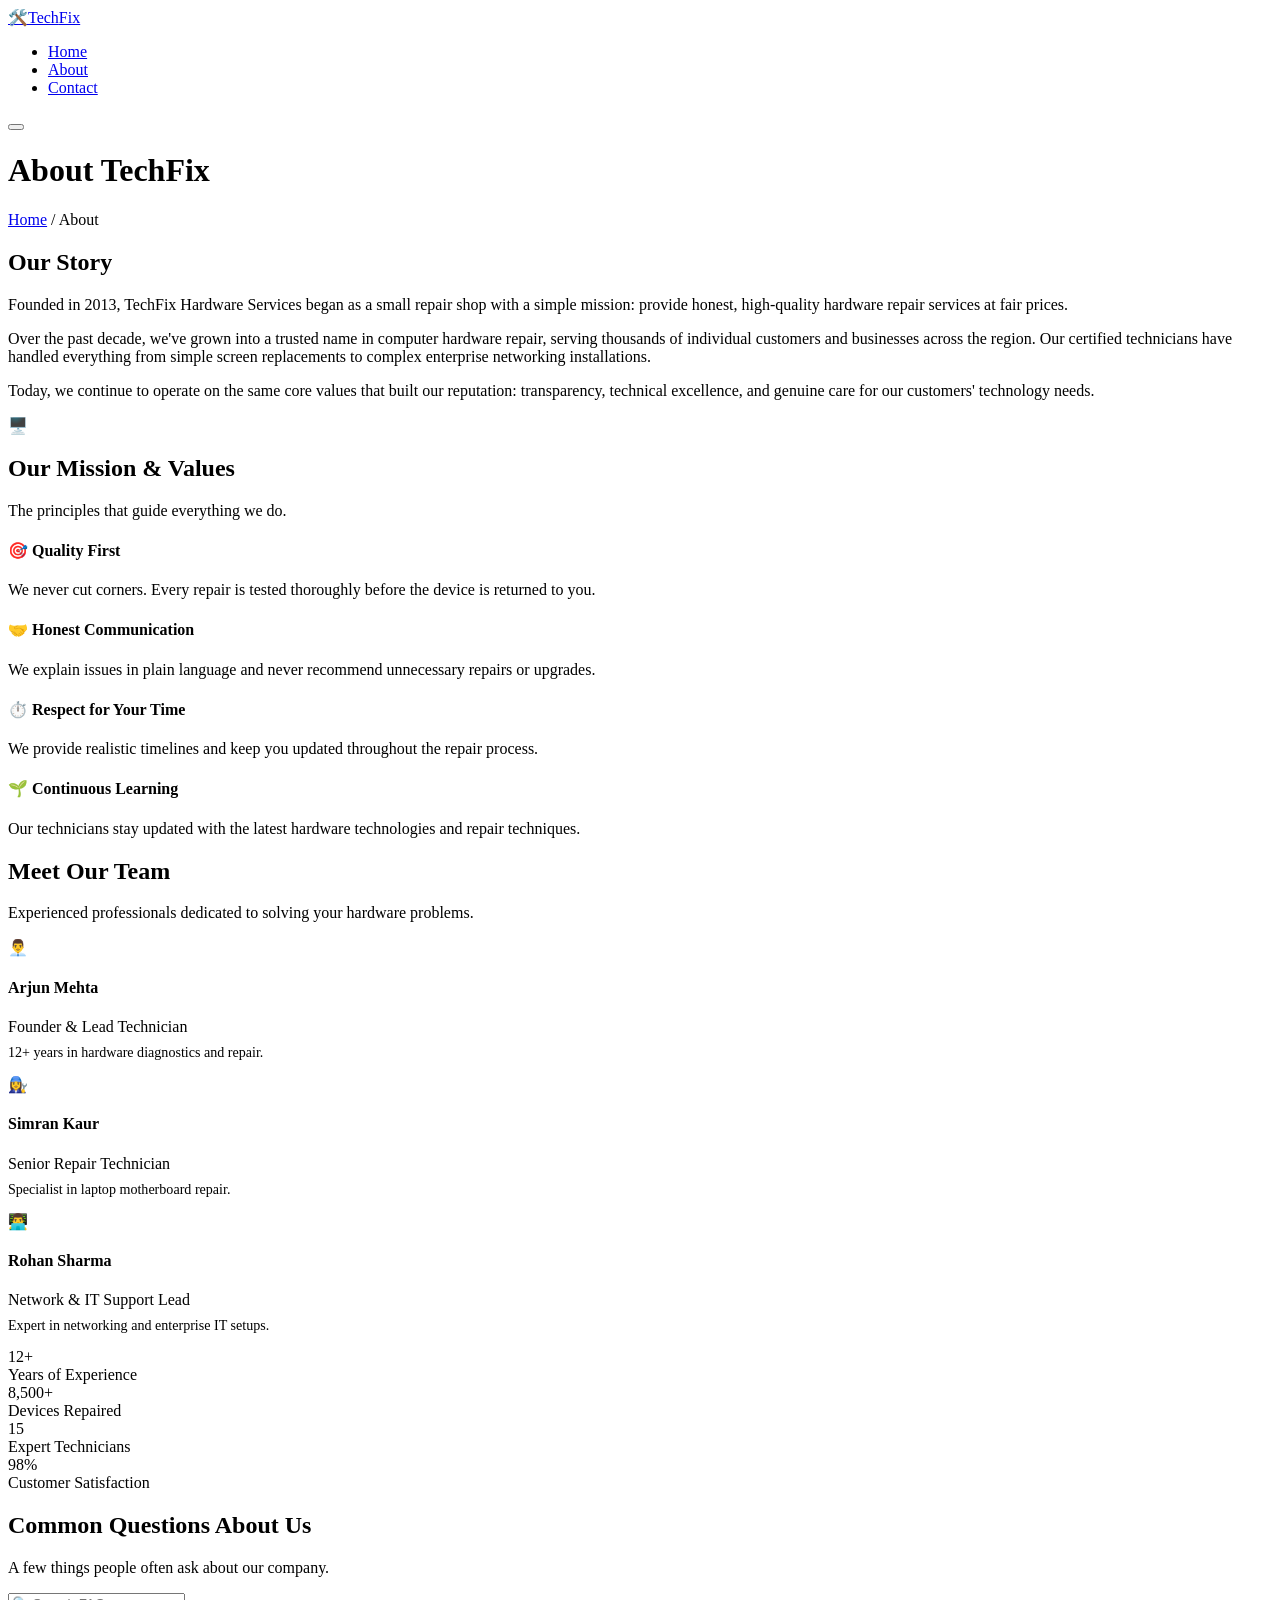
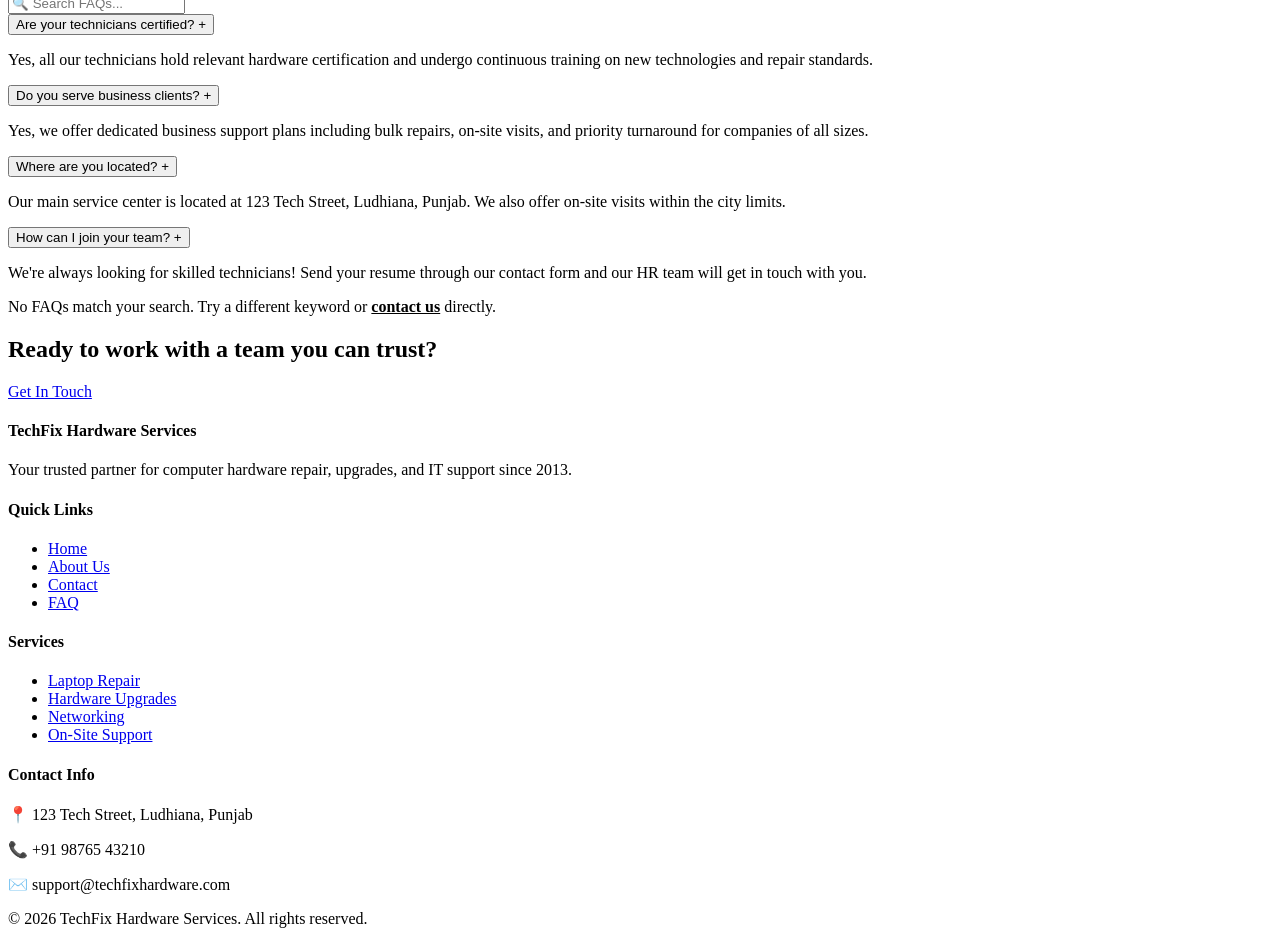
==== about.html @ 480635e1 "Add files via upload" ====
<!DOCTYPE html>
<html lang="en">
<head>
  <meta charset="UTF-8">
  <meta name="viewport" content="width=device-width, initial-scale=1.0">
  <title>About Us | TechFix Hardware Services</title>
  <meta name="description" content="Learn about TechFix Hardware Services - our story, mission, values, and the expert team behind our hardware repair services.">
  <link rel="stylesheet" href="css/style.css">
</head>
<body>

  <!-- ===== HEADER / NAVIGATION ===== -->
  <header>
    <div class="container navbar">
      <a href="index.html" class="logo"><span class="logo-icon">🛠️</span>Tech<span>Fix</span></a>
      <nav>
        <ul class="nav-links" id="navLinks">
          <li><a href="index.html">Home</a></li>
          <li><a href="about.html">About</a></li>
          <li><a href="contact.html">Contact</a></li>
        </ul>
      </nav>
      <button class="menu-toggle" id="menuToggle" aria-label="Toggle menu">
        <span></span><span></span><span></span>
      </button>
    </div>
  </header>

  <!-- ===== PAGE HEADER ===== -->
  <div class="page-header">
    <div class="container">
      <h1>About TechFix</h1>
      <p class="breadcrumb"><a href="index.html">Home</a> / About</p>
    </div>
  </div>

  <!-- ===== ABOUT INTRO ===== -->
  <section>
    <div class="container about-flex">
      <div class="text">
        <h2>Our Story</h2>
        <p>Founded in 2013, TechFix Hardware Services began as a small repair shop with a simple mission: provide honest, high-quality hardware repair services at fair prices.</p>
        <p>Over the past decade, we've grown into a trusted name in computer hardware repair, serving thousands of individual customers and businesses across the region. Our certified technicians have handled everything from simple screen replacements to complex enterprise networking installations.</p>
        <p>Today, we continue to operate on the same core values that built our reputation: transparency, technical excellence, and genuine care for our customers' technology needs.</p>
      </div>
      <div class="image-box">🖥️</div>
    </div>
  </section>

  <!-- ===== MISSION / VALUES ===== -->
  <section class="alt-bg">
    <div class="container">
      <div class="section-title">
        <h2>Our Mission & Values</h2>
        <p>The principles that guide everything we do.</p>
      </div>
      <div class="values-grid">
        <div class="value-item">
          <h4>🎯 Quality First</h4>
          <p>We never cut corners. Every repair is tested thoroughly before the device is returned to you.</p>
        </div>
        <div class="value-item">
          <h4>🤝 Honest Communication</h4>
          <p>We explain issues in plain language and never recommend unnecessary repairs or upgrades.</p>
        </div>
        <div class="value-item">
          <h4>⏱️ Respect for Your Time</h4>
          <p>We provide realistic timelines and keep you updated throughout the repair process.</p>
        </div>
        <div class="value-item">
          <h4>🌱 Continuous Learning</h4>
          <p>Our technicians stay updated with the latest hardware technologies and repair techniques.</p>
        </div>
      </div>
    </div>
  </section>

  <!-- ===== TEAM ===== -->
  <section>
    <div class="container">
      <div class="section-title">
        <h2>Meet Our Team</h2>
        <p>Experienced professionals dedicated to solving your hardware problems.</p>
      </div>
      <div class="team-grid">
        <div class="team-member">
          <div class="avatar">👨‍💼</div>
          <div class="info">
            <h4>Arjun Mehta</h4>
            <span>Founder & Lead Technician</span>
            <p style="margin-top:8px; font-size:0.88rem; color:var(--gray);">12+ years in hardware diagnostics and repair.</p>
          </div>
        </div>
        <div class="team-member">
          <div class="avatar">👩‍🔧</div>
          <div class="info">
            <h4>Simran Kaur</h4>
            <span>Senior Repair Technician</span>
            <p style="margin-top:8px; font-size:0.88rem; color:var(--gray);">Specialist in laptop motherboard repair.</p>
          </div>
        </div>
        <div class="team-member">
          <div class="avatar">👨‍💻</div>
          <div class="info">
            <h4>Rohan Sharma</h4>
            <span>Network & IT Support Lead</span>
            <p style="margin-top:8px; font-size:0.88rem; color:var(--gray);">Expert in networking and enterprise IT setups.</p>
          </div>
        </div>
      </div>
    </div>
  </section>

  <!-- ===== STATS ===== -->
  <section class="stats">
    <div class="container stats-grid">
      <div>
        <div class="num">12+</div>
        <div class="label">Years of Experience</div>
      </div>
      <div>
        <div class="num">8,500+</div>
        <div class="label">Devices Repaired</div>
      </div>
      <div>
        <div class="num">15</div>
        <div class="label">Expert Technicians</div>
      </div>
      <div>
        <div class="num">98%</div>
        <div class="label">Customer Satisfaction</div>
      </div>
    </div>
  </section>

  <!-- ===== MINI FAQ ON ABOUT PAGE ===== -->
  <section class="alt-bg" id="faq">
    <div class="container">
      <div class="section-title">
        <h2>Common Questions About Us</h2>
        <p>A few things people often ask about our company.</p>
      </div>

      <div class="faq-search">
        <input type="text" id="faqSearch" placeholder="🔍 Search FAQs...">
      </div>

      <div class="faq-list">
        <div class="faq-item active">
          <button class="faq-question" type="button">
            Are your technicians certified?
            <span class="icon-toggle">+</span>
          </button>
          <div class="faq-answer">
            <p>Yes, all our technicians hold relevant hardware certification and undergo continuous training on new technologies and repair standards.</p>
          </div>
        </div>

        <div class="faq-item">
          <button class="faq-question" type="button">
            Do you serve business clients?
            <span class="icon-toggle">+</span>
          </button>
          <div class="faq-answer">
            <p>Yes, we offer dedicated business support plans including bulk repairs, on-site visits, and priority turnaround for companies of all sizes.</p>
          </div>
        </div>

        <div class="faq-item">
          <button class="faq-question" type="button">
            Where are you located?
            <span class="icon-toggle">+</span>
          </button>
          <div class="faq-answer">
            <p>Our main service center is located at 123 Tech Street, Ludhiana, Punjab. We also offer on-site visits within the city limits.</p>
          </div>
        </div>

        <div class="faq-item">
          <button class="faq-question" type="button">
            How can I join your team?
            <span class="icon-toggle">+</span>
          </button>
          <div class="faq-answer">
            <p>We're always looking for skilled technicians! Send your resume through our contact form and our HR team will get in touch with you.</p>
          </div>
        </div>
      </div>

      <p class="no-results" id="noResults">No FAQs match your search. Try a different keyword or <a href="contact.html" style="color: var(--accent); font-weight:600;">contact us</a> directly.</p>
    </div>
  </section>

  <!-- ===== CTA ===== -->
  <section class="cta-banner">
    <div class="container">
      <h2>Ready to work with a team you can trust?</h2>
      <a href="contact.html" class="btn">Get In Touch</a>
    </div>
  </section>

  <!-- ===== FOOTER ===== -->
  <footer>
    <div class="container footer-grid">
      <div>
        <h4>TechFix Hardware Services</h4>
        <p>Your trusted partner for computer hardware repair, upgrades, and IT support since 2013.</p>
      </div>
      <div>
        <h4>Quick Links</h4>
        <ul>
          <li><a href="index.html">Home</a></li>
          <li><a href="about.html">About Us</a></li>
          <li><a href="contact.html">Contact</a></li>
          <li><a href="about.html#faq">FAQ</a></li>
        </ul>
      </div>
      <div>
        <h4>Services</h4>
        <ul>
          <li><a href="index.html#faq">Laptop Repair</a></li>
          <li><a href="index.html#faq">Hardware Upgrades</a></li>
          <li><a href="index.html#faq">Networking</a></li>
          <li><a href="index.html#faq">On-Site Support</a></li>
        </ul>
      </div>
      <div>
        <h4>Contact Info</h4>
        <p>📍 123 Tech Street, Ludhiana, Punjab</p>
        <p>📞 +91 98765 43210</p>
        <p>✉️ support@techfixhardware.com</p>
      </div>
    </div>
    <div class="container footer-bottom">
      &copy; 2026 TechFix Hardware Services. All rights reserved.
    </div>
  </footer>

  <script src="js/main.js"></script>
</body>
</html>
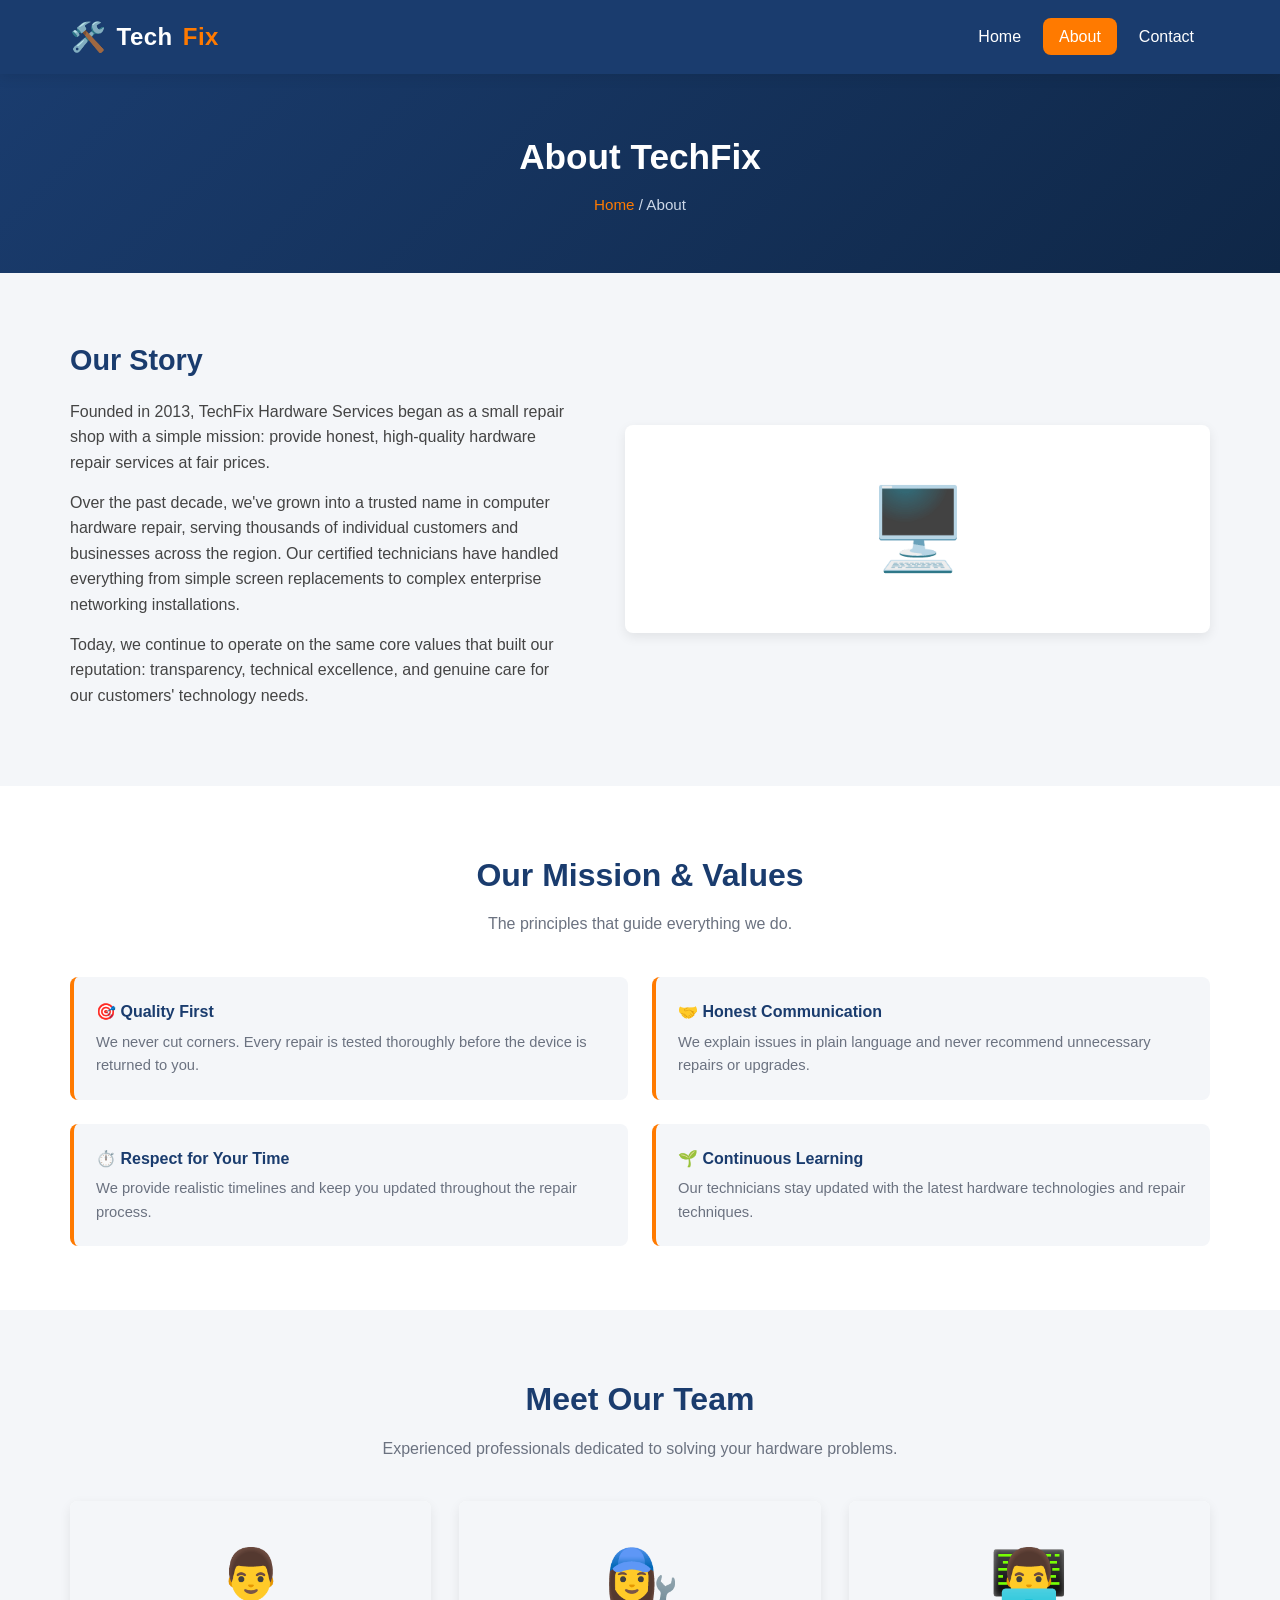
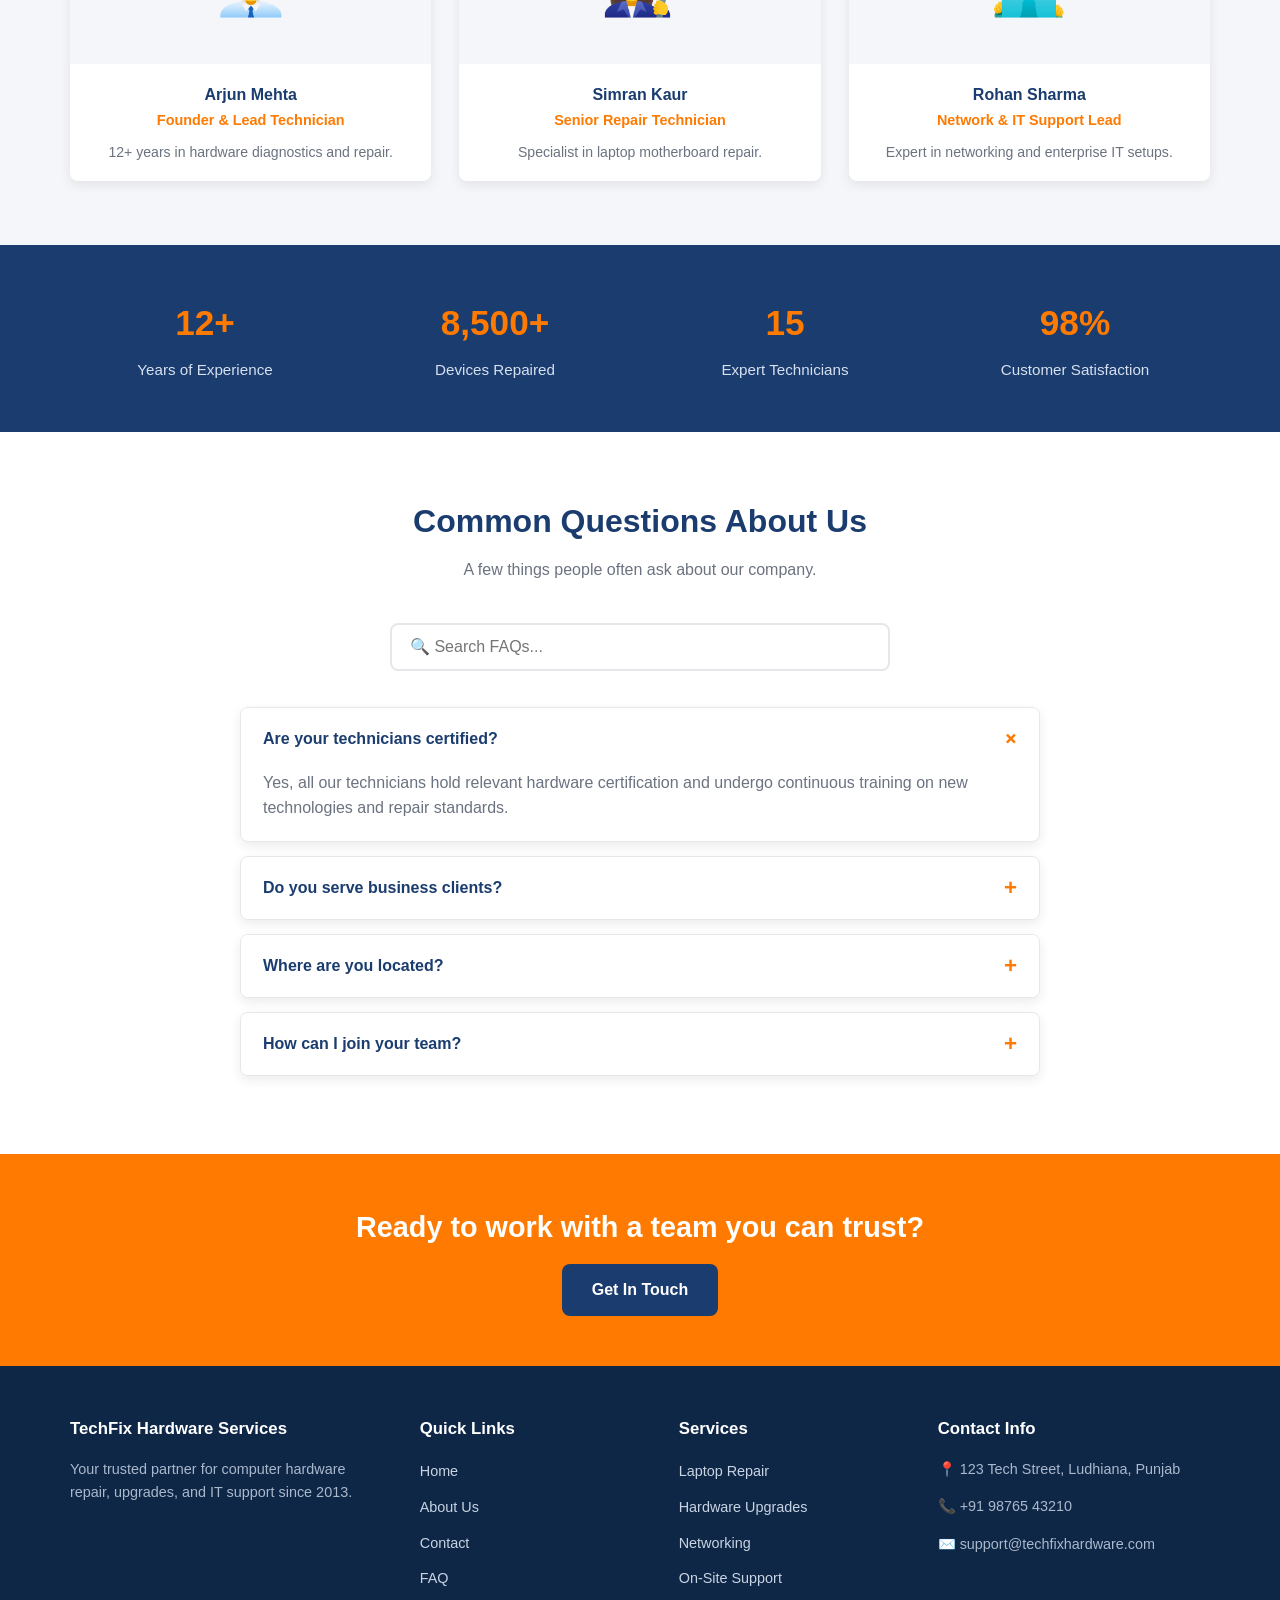
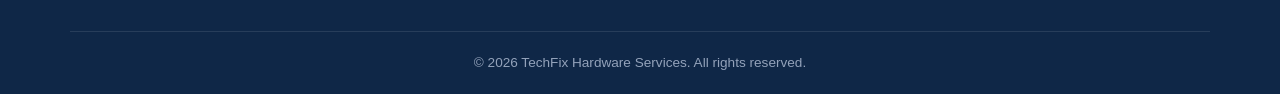
==== commit df192b3e: "Add files via upload" ====
--- a/about.html
+++ b/about.html
@@ -5,11 +5,814 @@
   <meta name="viewport" content="width=device-width, initial-scale=1.0">
   <title>About Us | TechFix Hardware Services</title>
   <meta name="description" content="Learn about TechFix Hardware Services - our story, mission, values, and the expert team behind our hardware repair services.">
-  <link rel="stylesheet" href="css/style.css">
+  <style>
+    /* ============================================
+       HARDWARE SERVICES - MAIN STYLESHEET
+    ============================================ */
+
+    :root {
+      --primary: #1a3c6e;
+      --primary-dark: #0f2747;
+      --accent: #ff7a00;
+      --accent-dark: #e06a00;
+      --light-bg: #f4f6f9;
+      --gray: #6b7280;
+      --light-gray: #e5e7eb;
+      --white: #ffffff;
+      --success: #1d8a4a;
+      --error: #d23b3b;
+      --shadow: 0 4px 12px rgba(0, 0, 0, 0.08);
+      --radius: 8px;
+      --transition: 0.25s ease;
+    }
+
+    * {
+      margin: 0;
+      padding: 0;
+      box-sizing: border-box;
+    }
+
+    html {
+      scroll-behavior: smooth;
+    }
+
+    body {
+      font-family: 'Segoe UI', Tahoma, Geneva, Verdana, sans-serif;
+      color: #222;
+      background: var(--light-bg);
+      line-height: 1.6;
+    }
+
+    a {
+      text-decoration: none;
+      color: inherit;
+    }
+
+    ul {
+      list-style: none;
+    }
+
+    img {
+      max-width: 100%;
+      display: block;
+    }
+
+    .container {
+      width: 90%;
+      max-width: 1140px;
+      margin: 0 auto;
+    }
+
+    /* ============ HEADER / NAV ============ */
+    header {
+      background: var(--primary);
+      position: sticky;
+      top: 0;
+      z-index: 1000;
+      box-shadow: var(--shadow);
+    }
+
+    .navbar {
+      display: flex;
+      align-items: center;
+      justify-content: space-between;
+      padding: 14px 0;
+    }
+
+    .logo {
+      display: flex;
+      align-items: center;
+      gap: 10px;
+      color: var(--white);
+      font-size: 1.5rem;
+      font-weight: 700;
+      letter-spacing: 0.5px;
+    }
+
+    .logo span {
+      color: var(--accent);
+    }
+
+    .logo-icon {
+      font-size: 1.8rem;
+    }
+
+    .nav-links {
+      display: flex;
+      gap: 6px;
+    }
+
+    .nav-links a {
+      color: var(--white);
+      padding: 10px 16px;
+      border-radius: var(--radius);
+      font-weight: 500;
+      transition: background var(--transition), color var(--transition);
+    }
+
+    .nav-links a:hover,
+    .nav-links a.active {
+      background: var(--accent);
+      color: var(--white);
+    }
+
+    .menu-toggle {
+      display: none;
+      flex-direction: column;
+      gap: 5px;
+      cursor: pointer;
+      background: none;
+      border: none;
+    }
+
+    .menu-toggle span {
+      width: 26px;
+      height: 3px;
+      background: var(--white);
+      border-radius: 2px;
+      transition: var(--transition);
+    }
+
+    /* ============ HERO ============ */
+    .hero {
+      background: linear-gradient(135deg, var(--primary) 0%, var(--primary-dark) 100%);
+      color: var(--white);
+      padding: 80px 0;
+      text-align: center;
+    }
+
+    .hero h1 {
+      font-size: 2.6rem;
+      margin-bottom: 16px;
+    }
+
+    .hero p {
+      font-size: 1.15rem;
+      max-width: 650px;
+      margin: 0 auto 28px auto;
+      color: #dbe4f0;
+    }
+
+    .btn {
+      display: inline-block;
+      background: var(--accent);
+      color: var(--white);
+      padding: 13px 30px;
+      border-radius: var(--radius);
+      font-weight: 600;
+      font-size: 1rem;
+      border: none;
+      cursor: pointer;
+      transition: background var(--transition), transform var(--transition);
+    }
+
+    .btn:hover {
+      background: var(--accent-dark);
+      transform: translateY(-2px);
+    }
+
+    .btn-outline {
+      background: transparent;
+      border: 2px solid var(--white);
+      margin-left: 12px;
+    }
+
+    .btn-outline:hover {
+      background: var(--white);
+      color: var(--primary);
+    }
+
+    /* page header for non-home pages */
+    .page-header {
+      background: linear-gradient(135deg, var(--primary) 0%, var(--primary-dark) 100%);
+      color: var(--white);
+      padding: 55px 0;
+      text-align: center;
+    }
+
+    .page-header h1 {
+      font-size: 2.2rem;
+      margin-bottom: 8px;
+    }
+
+    .breadcrumb {
+      color: #cdd8e8;
+      font-size: 0.95rem;
+    }
+
+    .breadcrumb a {
+      color: var(--accent);
+    }
+
+    /* ============ SECTIONS ============ */
+    section {
+      padding: 64px 0;
+    }
+
+    .section-title {
+      text-align: center;
+      margin-bottom: 40px;
+    }
+
+    .section-title h2 {
+      font-size: 2rem;
+      color: var(--primary);
+      margin-bottom: 10px;
+    }
+
+    .section-title p {
+      color: var(--gray);
+      max-width: 600px;
+      margin: 0 auto;
+    }
+
+    .alt-bg {
+      background: var(--white);
+    }
+
+    /* ============ SERVICE CARDS ============ */
+    .grid-3 {
+      display: grid;
+      grid-template-columns: repeat(3, 1fr);
+      gap: 28px;
+    }
+
+    .card {
+      background: var(--white);
+      border-radius: var(--radius);
+      padding: 30px 26px;
+      box-shadow: var(--shadow);
+      text-align: center;
+      transition: transform var(--transition), box-shadow var(--transition);
+      border-top: 4px solid var(--accent);
+    }
+
+    .card:hover {
+      transform: translateY(-6px);
+      box-shadow: 0 10px 22px rgba(0, 0, 0, 0.12);
+    }
+
+    .card .icon {
+      font-size: 2.4rem;
+      margin-bottom: 16px;
+    }
+
+    .card h3 {
+      color: var(--primary);
+      margin-bottom: 10px;
+      font-size: 1.2rem;
+    }
+
+    .card p {
+      color: var(--gray);
+      font-size: 0.95rem;
+    }
+
+    /* ============ WHY CHOOSE US / STATS ============ */
+    .stats {
+      background: var(--primary);
+      color: var(--white);
+      padding: 50px 0;
+    }
+
+    .stats-grid {
+      display: grid;
+      grid-template-columns: repeat(4, 1fr);
+      gap: 20px;
+      text-align: center;
+    }
+
+    .stats-grid .num {
+      font-size: 2.2rem;
+      font-weight: 700;
+      color: var(--accent);
+    }
+
+    .stats-grid .label {
+      color: #d7e0ef;
+      font-size: 0.95rem;
+      margin-top: 6px;
+    }
+
+    /* ============ ABOUT PAGE ============ */
+    .about-flex {
+      display: flex;
+      align-items: center;
+      gap: 50px;
+    }
+
+    .about-flex .text {
+      flex: 1;
+    }
+
+    .about-flex .image-box {
+      flex: 1;
+      background: var(--white);
+      border-radius: var(--radius);
+      box-shadow: var(--shadow);
+      padding: 40px;
+      text-align: center;
+      font-size: 5rem;
+    }
+
+    .about-flex h2 {
+      color: var(--primary);
+      margin-bottom: 16px;
+      font-size: 1.8rem;
+    }
+
+    .about-flex p {
+      margin-bottom: 14px;
+      color: #444;
+    }
+
+    .values-grid {
+      display: grid;
+      grid-template-columns: repeat(2, 1fr);
+      gap: 24px;
+      margin-top: 20px;
+    }
+
+    .value-item {
+      background: var(--light-bg);
+      padding: 22px;
+      border-radius: var(--radius);
+      border-left: 4px solid var(--accent);
+    }
+
+    .value-item h4 {
+      color: var(--primary);
+      margin-bottom: 6px;
+    }
+
+    .value-item p {
+      color: var(--gray);
+      font-size: 0.92rem;
+    }
+
+    .team-grid {
+      display: grid;
+      grid-template-columns: repeat(3, 1fr);
+      gap: 28px;
+    }
+
+    .team-member {
+      background: var(--white);
+      border-radius: var(--radius);
+      box-shadow: var(--shadow);
+      overflow: hidden;
+      text-align: center;
+    }
+
+    .team-member .avatar {
+      background: var(--light-bg);
+      font-size: 4rem;
+      padding: 30px 0;
+    }
+
+    .team-member .info {
+      padding: 18px;
+    }
+
+    .team-member h4 {
+      color: var(--primary);
+    }
+
+    .team-member span {
+      color: var(--accent);
+      font-size: 0.9rem;
+      font-weight: 600;
+    }
+
+    /* ============ FAQ SECTION ============ */
+    .faq-list {
+      max-width: 800px;
+      margin: 0 auto;
+    }
+
+    .faq-item {
+      background: var(--white);
+      border-radius: var(--radius);
+      margin-bottom: 14px;
+      box-shadow: var(--shadow);
+      overflow: hidden;
+      border: 1px solid var(--light-gray);
+    }
+
+    .faq-question {
+      display: flex;
+      justify-content: space-between;
+      align-items: center;
+      padding: 18px 22px;
+      cursor: pointer;
+      font-weight: 600;
+      color: var(--primary);
+      background: var(--white);
+      border: none;
+      width: 100%;
+      text-align: left;
+      font-size: 1rem;
+      transition: background var(--transition);
+    }
+
+    .faq-question:hover {
+      background: #f9fafc;
+    }
+
+    .faq-question .icon-toggle {
+      font-size: 1.4rem;
+      color: var(--accent);
+      transition: transform var(--transition);
+      flex-shrink: 0;
+      margin-left: 14px;
+    }
+
+    .faq-item.active .faq-question .icon-toggle {
+      transform: rotate(45deg);
+    }
+
+    .faq-answer {
+      max-height: 0;
+      overflow: hidden;
+      transition: max-height 0.3s ease, padding var(--transition);
+      padding: 0 22px;
+      color: var(--gray);
+    }
+
+    .faq-item.active .faq-answer {
+      max-height: 300px;
+      padding: 0 22px 20px 22px;
+    }
+
+    .faq-search {
+      max-width: 500px;
+      margin: 0 auto 36px auto;
+    }
+
+    .faq-search input {
+      width: 100%;
+      padding: 13px 18px;
+      border: 2px solid var(--light-gray);
+      border-radius: var(--radius);
+      font-size: 1rem;
+      transition: border var(--transition);
+    }
+
+    .faq-search input:focus {
+      outline: none;
+      border-color: var(--accent);
+    }
+
+    .no-results {
+      text-align: center;
+      color: var(--gray);
+      padding: 20px;
+      display: none;
+    }
+
+    /* ============ CONTACT PAGE ============ */
+    .contact-wrapper {
+      display: grid;
+      grid-template-columns: 1fr 1.3fr;
+      gap: 40px;
+    }
+
+    .contact-info {
+      background: var(--primary);
+      color: var(--white);
+      border-radius: var(--radius);
+      padding: 36px 30px;
+      height: fit-content;
+    }
+
+    .contact-info h3 {
+      margin-bottom: 20px;
+      font-size: 1.3rem;
+    }
+
+    .contact-info .info-item {
+      display: flex;
+      gap: 14px;
+      margin-bottom: 22px;
+      align-items: flex-start;
+    }
+
+    .contact-info .info-item .ic {
+      font-size: 1.3rem;
+      background: var(--accent);
+      min-width: 42px;
+      height: 42px;
+      border-radius: 50%;
+      display: flex;
+      align-items: center;
+      justify-content: center;
+      flex-shrink: 0;
+    }
+
+    .contact-info .info-item h4 {
+      margin-bottom: 4px;
+      font-size: 0.95rem;
+    }
+
+    .contact-info .info-item p,
+    .contact-info .info-item a {
+      color: #d7e0ef;
+      font-size: 0.9rem;
+    }
+
+    .contact-info .social-row {
+      display: flex;
+      gap: 10px;
+      margin-top: 24px;
+    }
+
+    .contact-info .social-row a {
+      background: rgba(255,255,255,0.12);
+      width: 38px;
+      height: 38px;
+      border-radius: 50%;
+      display: flex;
+      align-items: center;
+      justify-content: center;
+      transition: background var(--transition);
+    }
+
+    .contact-info .social-row a:hover {
+      background: var(--accent);
+    }
+
+    .contact-form-box {
+      background: var(--white);
+      border-radius: var(--radius);
+      box-shadow: var(--shadow);
+      padding: 36px 32px;
+    }
+
+    .contact-form-box h3 {
+      color: var(--primary);
+      margin-bottom: 6px;
+    }
+
+    .contact-form-box > p {
+      color: var(--gray);
+      margin-bottom: 24px;
+      font-size: 0.95rem;
+    }
+
+    .form-row {
+      display: grid;
+      grid-template-columns: 1fr 1fr;
+      gap: 18px;
+    }
+
+    .form-group {
+      margin-bottom: 18px;
+      position: relative;
+    }
+
+    .form-group label {
+      display: block;
+      margin-bottom: 6px;
+      font-weight: 600;
+      font-size: 0.9rem;
+      color: #333;
+    }
+
+    .form-group label .req {
+      color: var(--error);
+    }
+
+    .form-group input,
+    .form-group select,
+    .form-group textarea {
+      width: 100%;
+      padding: 12px 14px;
+      border: 2px solid var(--light-gray);
+      border-radius: var(--radius);
+      font-size: 0.95rem;
+      font-family: inherit;
+      transition: border var(--transition);
+    }
+
+    .form-group input:focus,
+    .form-group select:focus,
+    .form-group textarea:focus {
+      outline: none;
+      border-color: var(--primary);
+    }
+
+    .form-group textarea {
+      resize: vertical;
+      min-height: 120px;
+    }
+
+    .form-group.error input,
+    .form-group.error select,
+    .form-group.error textarea {
+      border-color: var(--error);
+      background: #fff5f5;
+    }
+
+    .form-group.success input,
+    .form-group.success select,
+    .form-group.success textarea {
+      border-color: var(--success);
+    }
+
+    .error-message {
+      color: var(--error);
+      font-size: 0.82rem;
+      margin-top: 5px;
+      display: none;
+      align-items: center;
+      gap: 5px;
+    }
+
+    .form-group.error .error-message {
+      display: flex;
+    }
+
+    .char-count {
+      font-size: 0.78rem;
+      color: var(--gray);
+      text-align: right;
+      margin-top: 4px;
+    }
+
+    #formStatus {
+      display: none;
+      padding: 14px 18px;
+      border-radius: var(--radius);
+      margin-bottom: 20px;
+      font-weight: 500;
+      align-items: center;
+      gap: 10px;
+    }
+
+    #formStatus.show {
+      display: flex;
+    }
+
+    #formStatus.success-box {
+      background: #e6f7ed;
+      color: var(--success);
+      border: 1px solid #b8e6c9;
+    }
+
+    #formStatus.error-box {
+      background: #fdeaea;
+      color: var(--error);
+      border: 1px solid #f3c2c2;
+    }
+
+    .map-box {
+      margin-top: 40px;
+      border-radius: var(--radius);
+      overflow: hidden;
+      box-shadow: var(--shadow);
+    }
+
+    .map-box iframe {
+      width: 100%;
+      height: 320px;
+      border: 0;
+      display: block;
+    }
+
+    /* ============ CTA BANNER ============ */
+    .cta-banner {
+      background: var(--accent);
+      color: var(--white);
+      text-align: center;
+      padding: 50px 0;
+    }
+
+    .cta-banner h2 {
+      font-size: 1.8rem;
+      margin-bottom: 14px;
+    }
+
+    .cta-banner .btn {
+      background: var(--primary);
+    }
+
+    .cta-banner .btn:hover {
+      background: var(--primary-dark);
+    }
+
+    /* ============ FOOTER ============ */
+    footer {
+      background: var(--primary-dark);
+      color: #c9d4e3;
+      padding: 50px 0 20px 0;
+    }
+
+    .footer-grid {
+      display: grid;
+      grid-template-columns: 1.4fr 1fr 1fr 1.2fr;
+      gap: 32px;
+      margin-bottom: 30px;
+    }
+
+    .footer-grid h4 {
+      color: var(--white);
+      margin-bottom: 16px;
+      font-size: 1.05rem;
+    }
+
+    .footer-grid p {
+      font-size: 0.9rem;
+      margin-bottom: 14px;
+      color: #aab8cc;
+    }
+
+    .footer-grid ul li {
+      margin-bottom: 10px;
+    }
+
+    .footer-grid ul li a {
+      font-size: 0.9rem;
+      color: #c9d4e3;
+      transition: color var(--transition);
+    }
+
+    .footer-grid ul li a:hover {
+      color: var(--accent);
+    }
+
+    .footer-bottom {
+      text-align: center;
+      padding-top: 20px;
+      border-top: 1px solid rgba(255,255,255,0.1);
+      font-size: 0.85rem;
+      color: #93a2ba;
+    }
+
+    /* ============ RESPONSIVE ============ */
+    @media (max-width: 900px) {
+      .grid-3,
+      .values-grid,
+      .team-grid,
+      .stats-grid,
+      .footer-grid {
+        grid-template-columns: repeat(2, 1fr);
+      }
+
+      .contact-wrapper {
+        grid-template-columns: 1fr;
+      }
+
+      .about-flex {
+        flex-direction: column;
+      }
+    }
+
+    @media (max-width: 700px) {
+      .menu-toggle {
+        display: flex;
+      }
+
+      .nav-links {
+        position: absolute;
+        top: 64px;
+        left: 0;
+        right: 0;
+        background: var(--primary);
+        flex-direction: column;
+        padding: 10px 20px 20px 20px;
+        display: none;
+        gap: 4px;
+      }
+
+      .nav-links.show {
+        display: flex;
+      }
+
+      .hero h1 {
+        font-size: 1.9rem;
+      }
+
+      .grid-3,
+      .values-grid,
+      .team-grid,
+      .stats-grid,
+      .footer-grid {
+        grid-template-columns: 1fr;
+      }
+
+      .form-row {
+        grid-template-columns: 1fr;
+      }
+
+      .btn-outline {
+        margin-left: 0;
+        margin-top: 12px;
+      }
+    }
+  </style>
 </head>
 <body>
 
-  <!-- ===== HEADER / NAVIGATION ===== -->
   <header>
     <div class="container navbar">
       <a href="index.html" class="logo"><span class="logo-icon">🛠️</span>Tech<span>Fix</span></a>
@@ -26,7 +829,6 @@
     </div>
   </header>
 
-  <!-- ===== PAGE HEADER ===== -->
   <div class="page-header">
     <div class="container">
       <h1>About TechFix</h1>
@@ -34,7 +836,6 @@
     </div>
   </div>
 
-  <!-- ===== ABOUT INTRO ===== -->
   <section>
     <div class="container about-flex">
       <div class="text">
@@ -47,7 +848,6 @@
     </div>
   </section>
 
-  <!-- ===== MISSION / VALUES ===== -->
   <section class="alt-bg">
     <div class="container">
       <div class="section-title">
@@ -75,7 +875,6 @@
     </div>
   </section>
 
-  <!-- ===== TEAM ===== -->
   <section>
     <div class="container">
       <div class="section-title">
@@ -111,7 +910,6 @@
     </div>
   </section>
 
-  <!-- ===== STATS ===== -->
   <section class="stats">
     <div class="container stats-grid">
       <div>
@@ -133,7 +931,6 @@
     </div>
   </section>
 
-  <!-- ===== MINI FAQ ON ABOUT PAGE ===== -->
   <section class="alt-bg" id="faq">
     <div class="container">
       <div class="section-title">
@@ -191,7 +988,6 @@
     </div>
   </section>
 
-  <!-- ===== CTA ===== -->
   <section class="cta-banner">
     <div class="container">
       <h2>Ready to work with a team you can trust?</h2>
@@ -199,7 +995,6 @@
     </div>
   </section>
 
-  <!-- ===== FOOTER ===== -->
   <footer>
     <div class="container footer-grid">
       <div>
@@ -236,6 +1031,87 @@
     </div>
   </footer>
 
-  <script src="js/main.js"></script>
+  <script>
+    /* ============================================
+       HARDWARE SERVICES - MAIN SCRIPT
+       Handles: mobile nav, FAQ accordion, FAQ search
+    ============================================ */
+
+    document.addEventListener('DOMContentLoaded', function () {
+
+      /* ---------- MOBILE NAV TOGGLE ---------- */
+      const menuToggle = document.getElementById('menuToggle');
+      const navLinks = document.getElementById('navLinks');
+
+      if (menuToggle && navLinks) {
+        menuToggle.addEventListener('click', function () {
+          navLinks.classList.toggle('show');
+        });
+
+        // close menu when a link is clicked (mobile)
+        navLinks.querySelectorAll('a').forEach(function (link) {
+          link.addEventListener('click', function () {
+            navLinks.classList.remove('show');
+          });
+        });
+      }
+
+      /* ---------- FAQ ACCORDION ---------- */
+      const faqItems = document.querySelectorAll('.faq-item');
+
+      faqItems.forEach(function (item) {
+        const question = item.querySelector('.faq-question');
+        question.addEventListener('click', function () {
+          const isActive = item.classList.contains('active');
+
+          // close all
+          faqItems.forEach(function (i) {
+            i.classList.remove('active');
+          });
+
+          // open clicked one (unless it was already open -> toggle closed)
+          if (!isActive) {
+            item.classList.add('active');
+          }
+        });
+      });
+
+      /* ---------- FAQ SEARCH FILTER ---------- */
+      const faqSearch = document.getElementById('faqSearch');
+      const noResults = document.getElementById('noResults');
+
+      if (faqSearch) {
+        faqSearch.addEventListener('input', function () {
+          const term = faqSearch.value.trim().toLowerCase();
+          let visibleCount = 0;
+
+          faqItems.forEach(function (item) {
+            const text = item.textContent.toLowerCase();
+            if (text.includes(term)) {
+              item.style.display = '';
+              visibleCount++;
+            } else {
+              item.style.display = 'none';
+              item.classList.remove('active');
+            }
+          });
+
+          if (noResults) {
+            noResults.style.display = visibleCount === 0 ? 'block' : 'none';
+          }
+        });
+      }
+
+      /* ---------- ACTIVE NAV LINK HIGHLIGHT ---------- */
+      const currentPage = window.location.pathname.split('/').pop() || 'index.html';
+      document.querySelectorAll('.nav-links a').forEach(function (link) {
+        const linkPage = link.getAttribute('href');
+        if (linkPage === currentPage) {
+          link.classList.add('active');
+        }
+      });
+
+    });
+  </script>
 </body>
-</html>
+</html>
